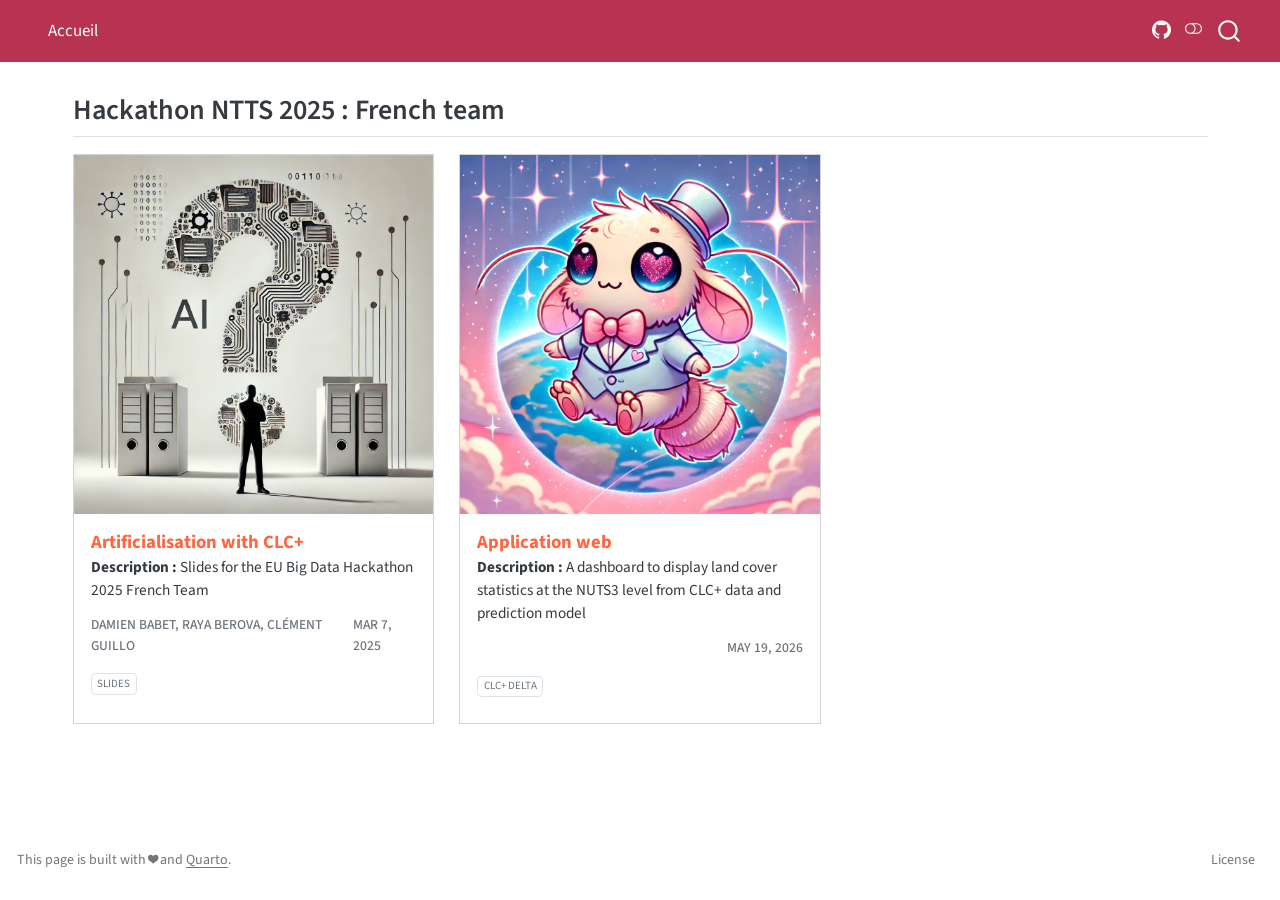
==== index.html @ c1fb30f4 "Built site for gh-pages" ====
<!DOCTYPE html>
<html xmlns="http://www.w3.org/1999/xhtml" lang="en" xml:lang="en"><head>

<meta charset="utf-8">
<meta name="generator" content="quarto-1.5.37">

<meta name="viewport" content="width=device-width, initial-scale=1.0, user-scalable=yes">


<title>Presentation French Team for Eurostat Hackathon 2025</title>
<style>
code{white-space: pre-wrap;}
span.smallcaps{font-variant: small-caps;}
div.columns{display: flex; gap: min(4vw, 1.5em);}
div.column{flex: auto; overflow-x: auto;}
div.hanging-indent{margin-left: 1.5em; text-indent: -1.5em;}
ul.task-list{list-style: none;}
ul.task-list li input[type="checkbox"] {
  width: 0.8em;
  margin: 0 0.8em 0.2em -1em; /* quarto-specific, see https://github.com/quarto-dev/quarto-cli/issues/4556 */ 
  vertical-align: middle;
}
</style>


<script src="site_libs/quarto-nav/quarto-nav.js"></script>
<script src="site_libs/quarto-nav/headroom.min.js"></script>
<script src="site_libs/clipboard/clipboard.min.js"></script>
<script src="site_libs/quarto-search/autocomplete.umd.js"></script>
<script src="site_libs/quarto-search/fuse.min.js"></script>
<script src="site_libs/quarto-search/quarto-search.js"></script>
<meta name="quarto:offset" content="./">
<script src="site_libs/quarto-listing/list.min.js"></script>
<script src="site_libs/quarto-listing/quarto-listing.js"></script>
<script src="site_libs/quarto-html/quarto.js"></script>
<script src="site_libs/quarto-html/popper.min.js"></script>
<script src="site_libs/quarto-html/tippy.umd.min.js"></script>
<script src="site_libs/quarto-html/anchor.min.js"></script>
<link href="site_libs/quarto-html/tippy.css" rel="stylesheet">
<link href="site_libs/quarto-html/quarto-syntax-highlighting.css" rel="stylesheet" class="quarto-color-scheme" id="quarto-text-highlighting-styles">
<link href="site_libs/quarto-html/quarto-syntax-highlighting-dark.css" rel="prefetch" class="quarto-color-scheme quarto-color-alternate" id="quarto-text-highlighting-styles">
<script src="site_libs/bootstrap/bootstrap.min.js"></script>
<link href="site_libs/bootstrap/bootstrap-icons.css" rel="stylesheet">
<link href="site_libs/bootstrap/bootstrap.min.css" rel="stylesheet" class="quarto-color-scheme" id="quarto-bootstrap" data-mode="light">
<link href="site_libs/bootstrap/bootstrap-dark.min.css" rel="prefetch" class="quarto-color-scheme quarto-color-alternate" id="quarto-bootstrap" data-mode="dark">
<script id="quarto-search-options" type="application/json">{
  "location": "navbar",
  "copy-button": false,
  "collapse-after": 3,
  "panel-placement": "end",
  "type": "overlay",
  "limit": 50,
  "keyboard-shortcut": [
    "f",
    "/",
    "s"
  ],
  "show-item-context": false,
  "language": {
    "search-no-results-text": "No results",
    "search-matching-documents-text": "matching documents",
    "search-copy-link-title": "Copy link to search",
    "search-hide-matches-text": "Hide additional matches",
    "search-more-match-text": "more match in this document",
    "search-more-matches-text": "more matches in this document",
    "search-clear-button-title": "Clear",
    "search-text-placeholder": "",
    "search-detached-cancel-button-title": "Cancel",
    "search-submit-button-title": "Submit",
    "search-label": "Search"
  }
}</script>
<script>

  window.document.addEventListener("DOMContentLoaded", function (_event) {
    const listingTargetEl = window.document.querySelector('#listing-presentations .list');
    if (!listingTargetEl) {
      // No listing discovered, do not attach.
      return; 
    }

    const options = {
      valueNames: ['listing-project','listing-website','listing-format','listing-language','listing-title','listing-image','listing-date','listing-description','listing-author','listing-slides','listing-order','listing-lang','listing-path','listing-outputHref','listing-date-modified','listing-filename','listing-file-modified','listing-reading-time','listing-word-count',{ data: ['index'] },{ data: ['categories'] },{ data: ['listing-date-sort'] },{ data: ['listing-date-modified-sort'] },{ data: ['listing-file-modified-sort'] },{ data: ['listing-reading-time-sort'] },{ data: ['listing-word-count-sort'] }],
      
      searchColumns: ["listing-project","listing-website","listing-format","listing-language","listing-title","listing-image","listing-date","listing-description","listing-author","listing-slides","listing-order","listing-lang","listing-path","listing-outputHref","listing-date-modified","listing-filename","listing-file-modified","listing-reading-time","listing-word-count"],
    };

    window['quarto-listings'] = window['quarto-listings'] || {};
    window['quarto-listings']['listing-presentations'] = new List('listing-presentations', options);

    if (window['quarto-listing-loaded']) {
      window['quarto-listing-loaded']();
    }
  });

  window.addEventListener('hashchange',() => {
    if (window['quarto-listing-loaded']) {
      window['quarto-listing-loaded']();
    }
  })
  </script>
<script src="https://kit.fontawesome.com/78ddb093ea.js" crossorigin="anonymous"></script>
<link rel="icon" type="image/png" sizes="32x32" href="src/_extensions/InseeFrLab/onyxia/favicon-32x32.png">

  <script src="https://cdnjs.cloudflare.com/polyfill/v3/polyfill.min.js?features=es6"></script>
  <script src="https://cdn.jsdelivr.net/npm/mathjax@3/es5/tex-chtml-full.js" type="text/javascript"></script>

<script type="text/javascript">
const typesetMath = (el) => {
  if (window.MathJax) {
    // MathJax Typeset
    window.MathJax.typeset([el]);
  } else if (window.katex) {
    // KaTeX Render
    var mathElements = el.getElementsByClassName("math");
    var macros = [];
    for (var i = 0; i < mathElements.length; i++) {
      var texText = mathElements[i].firstChild;
      if (mathElements[i].tagName == "SPAN") {
        window.katex.render(texText.data, mathElements[i], {
          displayMode: mathElements[i].classList.contains('display'),
          throwOnError: false,
          macros: macros,
          fleqn: false
        });
      }
    }
  }
}
window.Quarto = {
  typesetMath
};
</script>

<meta property="og:title" content="Presentation French Team for Eurostat Hackathon 2025">
<meta property="og:site_name" content="Presentation French Team for Eurostat Hackathon 2025">
</head>

<body class="nav-fixed">

<div id="quarto-search-results"></div>
  <header id="quarto-header" class="headroom fixed-top">
    <nav class="navbar navbar-expand-lg " data-bs-theme="dark">
      <div class="navbar-container container-fluid">
      <div class="navbar-brand-container mx-auto">
    <a href="./index.html" class="navbar-brand navbar-brand-logo">
    <img src="https://upload.wikimedia.org/wikipedia/fr/thumb/1/10/Logo_Insee.svg/1200px-Logo_Insee.svg.png" alt="" class="navbar-logo">
    </a>
  </div>
            <div id="quarto-search" class="" title="Search"></div>
          <button class="navbar-toggler" type="button" data-bs-toggle="collapse" data-bs-target="#navbarCollapse" aria-controls="navbarCollapse" role="menu" aria-expanded="false" aria-label="Toggle navigation" onclick="if (window.quartoToggleHeadroom) { window.quartoToggleHeadroom(); }">
  <span class="navbar-toggler-icon"></span>
</button>
          <div class="collapse navbar-collapse" id="navbarCollapse">
            <ul class="navbar-nav navbar-nav-scroll me-auto">
  <li class="nav-item">
    <a class="nav-link active" href="./index.html" aria-current="page"> 
<span class="menu-text">Accueil</span></a>
  </li>  
</ul>
            <ul class="navbar-nav navbar-nav-scroll ms-auto">
  <li class="nav-item compact">
    <a class="nav-link" href="https://github.com/InseeFrLab/hackathon-ntts-2025.git"> <i class="bi bi-github" role="img" aria-label="GitHub">
</i> 
<span class="menu-text"></span></a>
  </li>  
</ul>
          </div> <!-- /navcollapse -->
            <div class="quarto-navbar-tools">
  <a href="" class="quarto-color-scheme-toggle quarto-navigation-tool  px-1" onclick="window.quartoToggleColorScheme(); return false;" title="Toggle dark mode"><i class="bi"></i></a>
</div>
      </div> <!-- /container-fluid -->
    </nav>
</header>
<!-- content -->
<div id="quarto-content" class="quarto-container page-columns page-rows-contents page-layout-full page-navbar">
<!-- sidebar -->
<!-- margin-sidebar -->
    
<!-- main -->
<main class="content column-page" id="quarto-document-content">




<section id="hackathon-ntts-2025-french-team" class="level2">
<h2 class="anchored" data-anchor-id="hackathon-ntts-2025-french-team">Hackathon NTTS 2025 : French team</h2>
<div id="listing-presentations" class="quarto-listing quarto-listing-container-custom">

<div class="list grid quarto-listing-cols-3">

  <div class="g-col-1" data-index="0" data-listing-date-sort="1741305600000" data-listing-file-modified-sort="1779194925262" data-listing-date-modified-sort="NaN" data-listing-reading-time-sort="1" data-listing-word-count-sort="1">
    <a href="src/pitch/index.html" target="_blank" rel="noopener" class="grid-item-link"> <!-- Added link wrapper -->
      </a><div class="quarto-grid-item card h-100 card-left"><a href="src/pitch/index.html" target="_blank" rel="noopener" class="grid-item-link">
        
          <p class="card-img-top">
            <img src="./cards/img/IA.jpg" class="thumbnail-image card-img" style="height: auto;" alt="">
          </p>
         
        
          </a><div class="card-body post-contents"><a href="src/pitch/index.html" target="_blank" rel="noopener" class="grid-item-link">
            <h5 class="no-anchor card-title listing-title">Artificialisation with CLC+</h5>
            <div class="card-subtitle listing-subtitle"></div>

            
              <div class="card-text listing-description delink"><b>Description :</b> Slides for the EU Big Data Hackathon 2025 French Team
</div>
            

            
            
              <div class="card-attribution card-text-small justify">
                <div class="listing-author">Damien Babet, Raya Berova, Clément Guillo</div>
                <div class="listing-date">Mar 7, 2025</div>
              </div>
            
            <style>
              .listing-categories .listing-category .listing-href {
                color: inherit; /* blue colors for links too */
                text-decoration: none; /* Remove underline */
              }
            </style>
            </a><div class="listing-categories" style="padding-top: 1em;"><a href="src/pitch/index.html" target="_blank" rel="noopener" class="grid-item-link">
              <!-- Slides -->
              
                </a><div class="listing-category"><a href="src/pitch/index.html" target="_blank" rel="noopener" class="grid-item-link">
                  
                    </a><a class="listing-href" href="src/pitch/index.html" target="_blank" rel="noopener">
                      
                        Slides
                      
                    </a>
                  
                </div>
              
              <!-- Video -->
              
            </div>
          </div>
        

        <!-- <div class="card-footer">
            <div class="card-filename listing-filename">
              cards1.qmd
            </div>
            <div class="card-file-modified listing-file-modified">
              5/19/26, 12:48:45 PM
            </div>
        </div> -->

      </div>
     <!-- Added link wrapper -->
  </div>

  <div class="g-col-1" data-index="1" data-listing-date-sort="1779194925000" data-listing-file-modified-sort="1779194925263" data-listing-date-modified-sort="NaN" data-listing-reading-time-sort="1" data-listing-word-count-sort="1">
    <a href="https://inseefrlab.github.io/hackathon-ntts-2025-webapp/" target="_blank" rel="noopener" class="grid-item-link"> <!-- Added link wrapper -->
      </a><div class="quarto-grid-item card h-100 card-left"><a href="https://inseefrlab.github.io/hackathon-ntts-2025-webapp/" target="_blank" rel="noopener" class="grid-item-link">
        
          <p class="card-img-top">
            <img src="./cards/img/tiny_flea.jpg" class="thumbnail-image card-img" style="height: auto;" alt="">
          </p>
         
        
          </a><div class="card-body post-contents"><a href="https://inseefrlab.github.io/hackathon-ntts-2025-webapp/" target="_blank" rel="noopener" class="grid-item-link">
            <h5 class="no-anchor card-title listing-title">Application web</h5>
            <div class="card-subtitle listing-subtitle"></div>

            
              <div class="card-text listing-description delink"><b>Description :</b> A dashboard to display land cover statistics at the NUTS3 level from CLC+ data and prediction model
</div>
            

            
            
              <div class="card-attribution card-text-small justify">
                <div class="listing-author"></div>
                <div class="listing-date">May 19, 2026</div>
              </div>
            
            <style>
              .listing-categories .listing-category .listing-href {
                color: inherit; /* blue colors for links too */
                text-decoration: none; /* Remove underline */
              }
            </style>
            </a><div class="listing-categories" style="padding-top: 1em;"><a href="https://inseefrlab.github.io/hackathon-ntts-2025-webapp/" target="_blank" rel="noopener" class="grid-item-link">
              <!-- Slides -->
              
                </a><div class="listing-category"><a href="https://inseefrlab.github.io/hackathon-ntts-2025-webapp/" target="_blank" rel="noopener" class="grid-item-link">
                  
                    </a><a class="listing-href" href="https://inseefrlab.github.io/hackathon-ntts-2025-webapp/" target="_blank" rel="noopener">
                      
                        CLC+ Delta
                      
                    </a>
                  
                </div>
              
              <!-- Video -->
              
            </div>
          </div>
        

        <!-- <div class="card-footer">
            <div class="card-filename listing-filename">
              cards2.qmd
            </div>
            <div class="card-file-modified listing-file-modified">
              5/19/26, 12:48:45 PM
            </div>
        </div> -->

      </div>
     <!-- Added link wrapper -->
  </div>

</div>

<div class="listing-no-matching d-none">
No matching items
</div>
</div>



</section>

</main> <!-- /main -->
<script id="quarto-html-after-body" type="application/javascript">
window.document.addEventListener("DOMContentLoaded", function (event) {
  const toggleBodyColorMode = (bsSheetEl) => {
    const mode = bsSheetEl.getAttribute("data-mode");
    const bodyEl = window.document.querySelector("body");
    if (mode === "dark") {
      bodyEl.classList.add("quarto-dark");
      bodyEl.classList.remove("quarto-light");
    } else {
      bodyEl.classList.add("quarto-light");
      bodyEl.classList.remove("quarto-dark");
    }
  }
  const toggleBodyColorPrimary = () => {
    const bsSheetEl = window.document.querySelector("link#quarto-bootstrap");
    if (bsSheetEl) {
      toggleBodyColorMode(bsSheetEl);
    }
  }
  toggleBodyColorPrimary();  
  const disableStylesheet = (stylesheets) => {
    for (let i=0; i < stylesheets.length; i++) {
      const stylesheet = stylesheets[i];
      stylesheet.rel = 'prefetch';
    }
  }
  const enableStylesheet = (stylesheets) => {
    for (let i=0; i < stylesheets.length; i++) {
      const stylesheet = stylesheets[i];
      stylesheet.rel = 'stylesheet';
    }
  }
  const manageTransitions = (selector, allowTransitions) => {
    const els = window.document.querySelectorAll(selector);
    for (let i=0; i < els.length; i++) {
      const el = els[i];
      if (allowTransitions) {
        el.classList.remove('notransition');
      } else {
        el.classList.add('notransition');
      }
    }
  }
  const toggleGiscusIfUsed = (isAlternate, darkModeDefault) => {
    const baseTheme = document.querySelector('#giscus-base-theme')?.value ?? 'light';
    const alternateTheme = document.querySelector('#giscus-alt-theme')?.value ?? 'dark';
    let newTheme = '';
    if(darkModeDefault) {
      newTheme = isAlternate ? baseTheme : alternateTheme;
    } else {
      newTheme = isAlternate ? alternateTheme : baseTheme;
    }
    const changeGiscusTheme = () => {
      // From: https://github.com/giscus/giscus/issues/336
      const sendMessage = (message) => {
        const iframe = document.querySelector('iframe.giscus-frame');
        if (!iframe) return;
        iframe.contentWindow.postMessage({ giscus: message }, 'https://giscus.app');
      }
      sendMessage({
        setConfig: {
          theme: newTheme
        }
      });
    }
    const isGiscussLoaded = window.document.querySelector('iframe.giscus-frame') !== null;
    if (isGiscussLoaded) {
      changeGiscusTheme();
    }
  }
  const toggleColorMode = (alternate) => {
    // Switch the stylesheets
    const alternateStylesheets = window.document.querySelectorAll('link.quarto-color-scheme.quarto-color-alternate');
    manageTransitions('#quarto-margin-sidebar .nav-link', false);
    if (alternate) {
      enableStylesheet(alternateStylesheets);
      for (const sheetNode of alternateStylesheets) {
        if (sheetNode.id === "quarto-bootstrap") {
          toggleBodyColorMode(sheetNode);
        }
      }
    } else {
      disableStylesheet(alternateStylesheets);
      toggleBodyColorPrimary();
    }
    manageTransitions('#quarto-margin-sidebar .nav-link', true);
    // Switch the toggles
    const toggles = window.document.querySelectorAll('.quarto-color-scheme-toggle');
    for (let i=0; i < toggles.length; i++) {
      const toggle = toggles[i];
      if (toggle) {
        if (alternate) {
          toggle.classList.add("alternate");     
        } else {
          toggle.classList.remove("alternate");
        }
      }
    }
    // Hack to workaround the fact that safari doesn't
    // properly recolor the scrollbar when toggling (#1455)
    if (navigator.userAgent.indexOf('Safari') > 0 && navigator.userAgent.indexOf('Chrome') == -1) {
      manageTransitions("body", false);
      window.scrollTo(0, 1);
      setTimeout(() => {
        window.scrollTo(0, 0);
        manageTransitions("body", true);
      }, 40);  
    }
  }
  const isFileUrl = () => { 
    return window.location.protocol === 'file:';
  }
  const hasAlternateSentinel = () => {  
    let styleSentinel = getColorSchemeSentinel();
    if (styleSentinel !== null) {
      return styleSentinel === "alternate";
    } else {
      return false;
    }
  }
  const setStyleSentinel = (alternate) => {
    const value = alternate ? "alternate" : "default";
    if (!isFileUrl()) {
      window.localStorage.setItem("quarto-color-scheme", value);
    } else {
      localAlternateSentinel = value;
    }
  }
  const getColorSchemeSentinel = () => {
    if (!isFileUrl()) {
      const storageValue = window.localStorage.getItem("quarto-color-scheme");
      return storageValue != null ? storageValue : localAlternateSentinel;
    } else {
      return localAlternateSentinel;
    }
  }
  const darkModeDefault = false;
  let localAlternateSentinel = darkModeDefault ? 'alternate' : 'default';
  // Dark / light mode switch
  window.quartoToggleColorScheme = () => {
    // Read the current dark / light value 
    let toAlternate = !hasAlternateSentinel();
    toggleColorMode(toAlternate);
    setStyleSentinel(toAlternate);
    toggleGiscusIfUsed(toAlternate, darkModeDefault);
  };
  // Ensure there is a toggle, if there isn't float one in the top right
  if (window.document.querySelector('.quarto-color-scheme-toggle') === null) {
    const a = window.document.createElement('a');
    a.classList.add('top-right');
    a.classList.add('quarto-color-scheme-toggle');
    a.href = "";
    a.onclick = function() { try { window.quartoToggleColorScheme(); } catch {} return false; };
    const i = window.document.createElement("i");
    i.classList.add('bi');
    a.appendChild(i);
    window.document.body.appendChild(a);
  }
  // Switch to dark mode if need be
  if (hasAlternateSentinel()) {
    toggleColorMode(true);
  } else {
    toggleColorMode(false);
  }
  const icon = "";
  const anchorJS = new window.AnchorJS();
  anchorJS.options = {
    placement: 'right',
    icon: icon
  };
  anchorJS.add('.anchored');
  const isCodeAnnotation = (el) => {
    for (const clz of el.classList) {
      if (clz.startsWith('code-annotation-')) {                     
        return true;
      }
    }
    return false;
  }
  const onCopySuccess = function(e) {
    // button target
    const button = e.trigger;
    // don't keep focus
    button.blur();
    // flash "checked"
    button.classList.add('code-copy-button-checked');
    var currentTitle = button.getAttribute("title");
    button.setAttribute("title", "Copied!");
    let tooltip;
    if (window.bootstrap) {
      button.setAttribute("data-bs-toggle", "tooltip");
      button.setAttribute("data-bs-placement", "left");
      button.setAttribute("data-bs-title", "Copied!");
      tooltip = new bootstrap.Tooltip(button, 
        { trigger: "manual", 
          customClass: "code-copy-button-tooltip",
          offset: [0, -8]});
      tooltip.show();    
    }
    setTimeout(function() {
      if (tooltip) {
        tooltip.hide();
        button.removeAttribute("data-bs-title");
        button.removeAttribute("data-bs-toggle");
        button.removeAttribute("data-bs-placement");
      }
      button.setAttribute("title", currentTitle);
      button.classList.remove('code-copy-button-checked');
    }, 1000);
    // clear code selection
    e.clearSelection();
  }
  const getTextToCopy = function(trigger) {
      const codeEl = trigger.previousElementSibling.cloneNode(true);
      for (const childEl of codeEl.children) {
        if (isCodeAnnotation(childEl)) {
          childEl.remove();
        }
      }
      return codeEl.innerText;
  }
  const clipboard = new window.ClipboardJS('.code-copy-button:not([data-in-quarto-modal])', {
    text: getTextToCopy
  });
  clipboard.on('success', onCopySuccess);
  if (window.document.getElementById('quarto-embedded-source-code-modal')) {
    // For code content inside modals, clipBoardJS needs to be initialized with a container option
    // TODO: Check when it could be a function (https://github.com/zenorocha/clipboard.js/issues/860)
    const clipboardModal = new window.ClipboardJS('.code-copy-button[data-in-quarto-modal]', {
      text: getTextToCopy,
      container: window.document.getElementById('quarto-embedded-source-code-modal')
    });
    clipboardModal.on('success', onCopySuccess);
  }
    var localhostRegex = new RegExp(/^(?:http|https):\/\/localhost\:?[0-9]*\//);
    var mailtoRegex = new RegExp(/^mailto:/);
      var filterRegex = new RegExp("https:\/\/inseefrlab\.github\.io\/hackathon-ntts-2025\/");
    var isInternal = (href) => {
        return filterRegex.test(href) || localhostRegex.test(href) || mailtoRegex.test(href);
    }
    // Inspect non-navigation links and adorn them if external
 	var links = window.document.querySelectorAll('a[href]:not(.nav-link):not(.navbar-brand):not(.toc-action):not(.sidebar-link):not(.sidebar-item-toggle):not(.pagination-link):not(.no-external):not([aria-hidden]):not(.dropdown-item):not(.quarto-navigation-tool):not(.about-link)');
    for (var i=0; i<links.length; i++) {
      const link = links[i];
      if (!isInternal(link.href)) {
        // undo the damage that might have been done by quarto-nav.js in the case of
        // links that we want to consider external
        if (link.dataset.originalHref !== undefined) {
          link.href = link.dataset.originalHref;
        }
      }
    }
  function tippyHover(el, contentFn, onTriggerFn, onUntriggerFn) {
    const config = {
      allowHTML: true,
      maxWidth: 500,
      delay: 100,
      arrow: false,
      appendTo: function(el) {
          return el.parentElement;
      },
      interactive: true,
      interactiveBorder: 10,
      theme: 'quarto',
      placement: 'bottom-start',
    };
    if (contentFn) {
      config.content = contentFn;
    }
    if (onTriggerFn) {
      config.onTrigger = onTriggerFn;
    }
    if (onUntriggerFn) {
      config.onUntrigger = onUntriggerFn;
    }
    window.tippy(el, config); 
  }
  const noterefs = window.document.querySelectorAll('a[role="doc-noteref"]');
  for (var i=0; i<noterefs.length; i++) {
    const ref = noterefs[i];
    tippyHover(ref, function() {
      // use id or data attribute instead here
      let href = ref.getAttribute('data-footnote-href') || ref.getAttribute('href');
      try { href = new URL(href).hash; } catch {}
      const id = href.replace(/^#\/?/, "");
      const note = window.document.getElementById(id);
      if (note) {
        return note.innerHTML;
      } else {
        return "";
      }
    });
  }
  const xrefs = window.document.querySelectorAll('a.quarto-xref');
  const processXRef = (id, note) => {
    // Strip column container classes
    const stripColumnClz = (el) => {
      el.classList.remove("page-full", "page-columns");
      if (el.children) {
        for (const child of el.children) {
          stripColumnClz(child);
        }
      }
    }
    stripColumnClz(note)
    if (id === null || id.startsWith('sec-')) {
      // Special case sections, only their first couple elements
      const container = document.createElement("div");
      if (note.children && note.children.length > 2) {
        container.appendChild(note.children[0].cloneNode(true));
        for (let i = 1; i < note.children.length; i++) {
          const child = note.children[i];
          if (child.tagName === "P" && child.innerText === "") {
            continue;
          } else {
            container.appendChild(child.cloneNode(true));
            break;
          }
        }
        if (window.Quarto?.typesetMath) {
          window.Quarto.typesetMath(container);
        }
        return container.innerHTML
      } else {
        if (window.Quarto?.typesetMath) {
          window.Quarto.typesetMath(note);
        }
        return note.innerHTML;
      }
    } else {
      // Remove any anchor links if they are present
      const anchorLink = note.querySelector('a.anchorjs-link');
      if (anchorLink) {
        anchorLink.remove();
      }
      if (window.Quarto?.typesetMath) {
        window.Quarto.typesetMath(note);
      }
      // TODO in 1.5, we should make sure this works without a callout special case
      if (note.classList.contains("callout")) {
        return note.outerHTML;
      } else {
        return note.innerHTML;
      }
    }
  }
  for (var i=0; i<xrefs.length; i++) {
    const xref = xrefs[i];
    tippyHover(xref, undefined, function(instance) {
      instance.disable();
      let url = xref.getAttribute('href');
      let hash = undefined; 
      if (url.startsWith('#')) {
        hash = url;
      } else {
        try { hash = new URL(url).hash; } catch {}
      }
      if (hash) {
        const id = hash.replace(/^#\/?/, "");
        const note = window.document.getElementById(id);
        if (note !== null) {
          try {
            const html = processXRef(id, note.cloneNode(true));
            instance.setContent(html);
          } finally {
            instance.enable();
            instance.show();
          }
        } else {
          // See if we can fetch this
          fetch(url.split('#')[0])
          .then(res => res.text())
          .then(html => {
            const parser = new DOMParser();
            const htmlDoc = parser.parseFromString(html, "text/html");
            const note = htmlDoc.getElementById(id);
            if (note !== null) {
              const html = processXRef(id, note);
              instance.setContent(html);
            } 
          }).finally(() => {
            instance.enable();
            instance.show();
          });
        }
      } else {
        // See if we can fetch a full url (with no hash to target)
        // This is a special case and we should probably do some content thinning / targeting
        fetch(url)
        .then(res => res.text())
        .then(html => {
          const parser = new DOMParser();
          const htmlDoc = parser.parseFromString(html, "text/html");
          const note = htmlDoc.querySelector('main.content');
          if (note !== null) {
            // This should only happen for chapter cross references
            // (since there is no id in the URL)
            // remove the first header
            if (note.children.length > 0 && note.children[0].tagName === "HEADER") {
              note.children[0].remove();
            }
            const html = processXRef(null, note);
            instance.setContent(html);
          } 
        }).finally(() => {
          instance.enable();
          instance.show();
        });
      }
    }, function(instance) {
    });
  }
      let selectedAnnoteEl;
      const selectorForAnnotation = ( cell, annotation) => {
        let cellAttr = 'data-code-cell="' + cell + '"';
        let lineAttr = 'data-code-annotation="' +  annotation + '"';
        const selector = 'span[' + cellAttr + '][' + lineAttr + ']';
        return selector;
      }
      const selectCodeLines = (annoteEl) => {
        const doc = window.document;
        const targetCell = annoteEl.getAttribute("data-target-cell");
        const targetAnnotation = annoteEl.getAttribute("data-target-annotation");
        const annoteSpan = window.document.querySelector(selectorForAnnotation(targetCell, targetAnnotation));
        const lines = annoteSpan.getAttribute("data-code-lines").split(",");
        const lineIds = lines.map((line) => {
          return targetCell + "-" + line;
        })
        let top = null;
        let height = null;
        let parent = null;
        if (lineIds.length > 0) {
            //compute the position of the single el (top and bottom and make a div)
            const el = window.document.getElementById(lineIds[0]);
            top = el.offsetTop;
            height = el.offsetHeight;
            parent = el.parentElement.parentElement;
          if (lineIds.length > 1) {
            const lastEl = window.document.getElementById(lineIds[lineIds.length - 1]);
            const bottom = lastEl.offsetTop + lastEl.offsetHeight;
            height = bottom - top;
          }
          if (top !== null && height !== null && parent !== null) {
            // cook up a div (if necessary) and position it 
            let div = window.document.getElementById("code-annotation-line-highlight");
            if (div === null) {
              div = window.document.createElement("div");
              div.setAttribute("id", "code-annotation-line-highlight");
              div.style.position = 'absolute';
              parent.appendChild(div);
            }
            div.style.top = top - 2 + "px";
            div.style.height = height + 4 + "px";
            div.style.left = 0;
            let gutterDiv = window.document.getElementById("code-annotation-line-highlight-gutter");
            if (gutterDiv === null) {
              gutterDiv = window.document.createElement("div");
              gutterDiv.setAttribute("id", "code-annotation-line-highlight-gutter");
              gutterDiv.style.position = 'absolute';
              const codeCell = window.document.getElementById(targetCell);
              const gutter = codeCell.querySelector('.code-annotation-gutter');
              gutter.appendChild(gutterDiv);
            }
            gutterDiv.style.top = top - 2 + "px";
            gutterDiv.style.height = height + 4 + "px";
          }
          selectedAnnoteEl = annoteEl;
        }
      };
      const unselectCodeLines = () => {
        const elementsIds = ["code-annotation-line-highlight", "code-annotation-line-highlight-gutter"];
        elementsIds.forEach((elId) => {
          const div = window.document.getElementById(elId);
          if (div) {
            div.remove();
          }
        });
        selectedAnnoteEl = undefined;
      };
        // Handle positioning of the toggle
    window.addEventListener(
      "resize",
      throttle(() => {
        elRect = undefined;
        if (selectedAnnoteEl) {
          selectCodeLines(selectedAnnoteEl);
        }
      }, 10)
    );
    function throttle(fn, ms) {
    let throttle = false;
    let timer;
      return (...args) => {
        if(!throttle) { // first call gets through
            fn.apply(this, args);
            throttle = true;
        } else { // all the others get throttled
            if(timer) clearTimeout(timer); // cancel #2
            timer = setTimeout(() => {
              fn.apply(this, args);
              timer = throttle = false;
            }, ms);
        }
      };
    }
      // Attach click handler to the DT
      const annoteDls = window.document.querySelectorAll('dt[data-target-cell]');
      for (const annoteDlNode of annoteDls) {
        annoteDlNode.addEventListener('click', (event) => {
          const clickedEl = event.target;
          if (clickedEl !== selectedAnnoteEl) {
            unselectCodeLines();
            const activeEl = window.document.querySelector('dt[data-target-cell].code-annotation-active');
            if (activeEl) {
              activeEl.classList.remove('code-annotation-active');
            }
            selectCodeLines(clickedEl);
            clickedEl.classList.add('code-annotation-active');
          } else {
            // Unselect the line
            unselectCodeLines();
            clickedEl.classList.remove('code-annotation-active');
          }
        });
      }
  const findCites = (el) => {
    const parentEl = el.parentElement;
    if (parentEl) {
      const cites = parentEl.dataset.cites;
      if (cites) {
        return {
          el,
          cites: cites.split(' ')
        };
      } else {
        return findCites(el.parentElement)
      }
    } else {
      return undefined;
    }
  };
  var bibliorefs = window.document.querySelectorAll('a[role="doc-biblioref"]');
  for (var i=0; i<bibliorefs.length; i++) {
    const ref = bibliorefs[i];
    const citeInfo = findCites(ref);
    if (citeInfo) {
      tippyHover(citeInfo.el, function() {
        var popup = window.document.createElement('div');
        citeInfo.cites.forEach(function(cite) {
          var citeDiv = window.document.createElement('div');
          citeDiv.classList.add('hanging-indent');
          citeDiv.classList.add('csl-entry');
          var biblioDiv = window.document.getElementById('ref-' + cite);
          if (biblioDiv) {
            citeDiv.innerHTML = biblioDiv.innerHTML;
          }
          popup.appendChild(citeDiv);
        });
        return popup.innerHTML;
      });
    }
  }
});
</script>
</div> <!-- /content -->
<footer class="footer">
  <div class="nav-footer">
    <div class="nav-footer-left">
<p>This page is built with ❤️ and <a href="https://quarto.org/">Quarto</a>.</p>
</div>   
    <div class="nav-footer-center">
      &nbsp;
    </div>
    <div class="nav-footer-right">
      <ul class="footer-items list-unstyled">
    <li class="nav-item">
    <a class="nav-link" href="./LICENSE">
<p>License</p>
</a>
  </li>  
</ul>
    </div>
  </div>
</footer>




</body></html>
---- site_libs/quarto-html/tippy.css ----
.tippy-box[data-animation=fade][data-state=hidden]{opacity:0}[data-tippy-root]{max-width:calc(100vw - 10px)}.tippy-box{position:relative;background-color:#333;color:#fff;border-radius:4px;font-size:14px;line-height:1.4;white-space:normal;outline:0;transition-property:transform,visibility,opacity}.tippy-box[data-placement^=top]>.tippy-arrow{bottom:0}.tippy-box[data-placement^=top]>.tippy-arrow:before{bottom:-7px;left:0;border-width:8px 8px 0;border-top-color:initial;transform-origin:center top}.tippy-box[data-placement^=bottom]>.tippy-arrow{top:0}.tippy-box[data-placement^=bottom]>.tippy-arrow:before{top:-7px;left:0;border-width:0 8px 8px;border-bottom-color:initial;transform-origin:center bottom}.tippy-box[data-placement^=left]>.tippy-arrow{right:0}.tippy-box[data-placement^=left]>.tippy-arrow:before{border-width:8px 0 8px 8px;border-left-color:initial;right:-7px;transform-origin:center left}.tippy-box[data-placement^=right]>.tippy-arrow{left:0}.tippy-box[data-placement^=right]>.tippy-arrow:before{left:-7px;border-width:8px 8px 8px 0;border-right-color:initial;transform-origin:center right}.tippy-box[data-inertia][data-state=visible]{transition-timing-function:cubic-bezier(.54,1.5,.38,1.11)}.tippy-arrow{width:16px;height:16px;color:#333}.tippy-arrow:before{content:"";position:absolute;border-color:transparent;border-style:solid}.tippy-content{position:relative;padding:5px 9px;z-index:1}
---- site_libs/quarto-html/quarto-syntax-highlighting.css ----
/* quarto syntax highlight colors */
:root {
  --quarto-hl-ot-color: #003B4F;
  --quarto-hl-at-color: #657422;
  --quarto-hl-ss-color: #20794D;
  --quarto-hl-an-color: #5E5E5E;
  --quarto-hl-fu-color: #4758AB;
  --quarto-hl-st-color: #20794D;
  --quarto-hl-cf-color: #003B4F;
  --quarto-hl-op-color: #5E5E5E;
  --quarto-hl-er-color: #AD0000;
  --quarto-hl-bn-color: #AD0000;
  --quarto-hl-al-color: #AD0000;
  --quarto-hl-va-color: #111111;
  --quarto-hl-bu-color: inherit;
  --quarto-hl-ex-color: inherit;
  --quarto-hl-pp-color: #AD0000;
  --quarto-hl-in-color: #5E5E5E;
  --quarto-hl-vs-color: #20794D;
  --quarto-hl-wa-color: #5E5E5E;
  --quarto-hl-do-color: #5E5E5E;
  --quarto-hl-im-color: #00769E;
  --quarto-hl-ch-color: #20794D;
  --quarto-hl-dt-color: #AD0000;
  --quarto-hl-fl-color: #AD0000;
  --quarto-hl-co-color: #5E5E5E;
  --quarto-hl-cv-color: #5E5E5E;
  --quarto-hl-cn-color: #8f5902;
  --quarto-hl-sc-color: #5E5E5E;
  --quarto-hl-dv-color: #AD0000;
  --quarto-hl-kw-color: #003B4F;
}

/* other quarto variables */
:root {
  --quarto-font-monospace: SFMono-Regular, Menlo, Monaco, Consolas, "Liberation Mono", "Courier New", monospace;
}

pre > code.sourceCode > span {
  color: #003B4F;
}

code span {
  color: #003B4F;
}

code.sourceCode > span {
  color: #003B4F;
}

div.sourceCode,
div.sourceCode pre.sourceCode {
  color: #003B4F;
}

code span.ot {
  color: #003B4F;
  font-style: inherit;
}

code span.at {
  color: #657422;
  font-style: inherit;
}

code span.ss {
  color: #20794D;
  font-style: inherit;
}

code span.an {
  color: #5E5E5E;
  font-style: inherit;
}

code span.fu {
  color: #4758AB;
  font-style: inherit;
}

code span.st {
  color: #20794D;
  font-style: inherit;
}

code span.cf {
  color: #003B4F;
  font-weight: bold;
  font-style: inherit;
}

code span.op {
  color: #5E5E5E;
  font-style: inherit;
}

code span.er {
  color: #AD0000;
  font-style: inherit;
}

code span.bn {
  color: #AD0000;
  font-style: inherit;
}

code span.al {
  color: #AD0000;
  font-style: inherit;
}

code span.va {
  color: #111111;
  font-style: inherit;
}

code span.bu {
  font-style: inherit;
}

code span.ex {
  font-style: inherit;
}

code span.pp {
  color: #AD0000;
  font-style: inherit;
}

code span.in {
  color: #5E5E5E;
  font-style: inherit;
}

code span.vs {
  color: #20794D;
  font-style: inherit;
}

code span.wa {
  color: #5E5E5E;
  font-style: italic;
}

code span.do {
  color: #5E5E5E;
  font-style: italic;
}

code span.im {
  color: #00769E;
  font-style: inherit;
}

code span.ch {
  color: #20794D;
  font-style: inherit;
}

code span.dt {
  color: #AD0000;
  font-style: inherit;
}

code span.fl {
  color: #AD0000;
  font-style: inherit;
}

code span.co {
  color: #5E5E5E;
  font-style: inherit;
}

code span.cv {
  color: #5E5E5E;
  font-style: italic;
}

code span.cn {
  color: #8f5902;
  font-style: inherit;
}

code span.sc {
  color: #5E5E5E;
  font-style: inherit;
}

code span.dv {
  color: #AD0000;
  font-style: inherit;
}

code span.kw {
  color: #003B4F;
  font-weight: bold;
  font-style: inherit;
}

.prevent-inlining {
  content: "</";
}

/*# sourceMappingURL=debc5d5d77c3f9108843748ff7464032.css.map */
---- site_libs/quarto-html/quarto-syntax-highlighting-dark.css ----
/* quarto syntax highlight colors */
:root {
  --quarto-hl-al-color: #f07178;
  --quarto-hl-an-color: #d4d0ab;
  --quarto-hl-at-color: #00e0e0;
  --quarto-hl-bn-color: #d4d0ab;
  --quarto-hl-bu-color: #abe338;
  --quarto-hl-ch-color: #abe338;
  --quarto-hl-co-color: #f8f8f2;
  --quarto-hl-cv-color: #ffd700;
  --quarto-hl-cn-color: #ffd700;
  --quarto-hl-cf-color: #ffa07a;
  --quarto-hl-dt-color: #ffa07a;
  --quarto-hl-dv-color: #d4d0ab;
  --quarto-hl-do-color: #f8f8f2;
  --quarto-hl-er-color: #f07178;
  --quarto-hl-ex-color: #00e0e0;
  --quarto-hl-fl-color: #d4d0ab;
  --quarto-hl-fu-color: #ffa07a;
  --quarto-hl-im-color: #abe338;
  --quarto-hl-in-color: #d4d0ab;
  --quarto-hl-kw-color: #ffa07a;
  --quarto-hl-op-color: #ffa07a;
  --quarto-hl-ot-color: #00e0e0;
  --quarto-hl-pp-color: #dcc6e0;
  --quarto-hl-re-color: #00e0e0;
  --quarto-hl-sc-color: #abe338;
  --quarto-hl-ss-color: #abe338;
  --quarto-hl-st-color: #abe338;
  --quarto-hl-va-color: #00e0e0;
  --quarto-hl-vs-color: #abe338;
  --quarto-hl-wa-color: #dcc6e0;
}

/* other quarto variables */
:root {
  --quarto-font-monospace: SFMono-Regular, Menlo, Monaco, Consolas, "Liberation Mono", "Courier New", monospace;
}

code span.al {
  background-color: #2a0f15;
  font-weight: bold;
  color: #f07178;
}

code span.an {
  color: #d4d0ab;
}

code span.at {
  color: #00e0e0;
}

code span.bn {
  color: #d4d0ab;
}

code span.bu {
  color: #abe338;
}

code span.ch {
  color: #abe338;
}

code span.co {
  font-style: italic;
  color: #f8f8f2;
}

code span.cv {
  color: #ffd700;
}

code span.cn {
  color: #ffd700;
}

code span.cf {
  font-weight: bold;
  color: #ffa07a;
}

code span.dt {
  color: #ffa07a;
}

code span.dv {
  color: #d4d0ab;
}

code span.do {
  color: #f8f8f2;
}

code span.er {
  color: #f07178;
  text-decoration: underline;
}

code span.ex {
  font-weight: bold;
  color: #00e0e0;
}

code span.fl {
  color: #d4d0ab;
}

code span.fu {
  color: #ffa07a;
}

code span.im {
  color: #abe338;
}

code span.in {
  color: #d4d0ab;
}

code span.kw {
  font-weight: bold;
  color: #ffa07a;
}

pre > code.sourceCode > span {
  color: #f8f8f2;
}

code span {
  color: #f8f8f2;
}

code.sourceCode > span {
  color: #f8f8f2;
}

div.sourceCode,
div.sourceCode pre.sourceCode {
  color: #f8f8f2;
}

code span.op {
  color: #ffa07a;
}

code span.ot {
  color: #00e0e0;
}

code span.pp {
  color: #dcc6e0;
}

code span.re {
  background-color: #f8f8f2;
  color: #00e0e0;
}

code span.sc {
  color: #abe338;
}

code span.ss {
  color: #abe338;
}

code span.st {
  color: #abe338;
}

code span.va {
  color: #00e0e0;
}

code span.vs {
  color: #abe338;
}

code span.wa {
  color: #dcc6e0;
}

.prevent-inlining {
  content: "</";
}

/*# sourceMappingURL=935a306eefa94366c21e1a970dddb765.css.map */
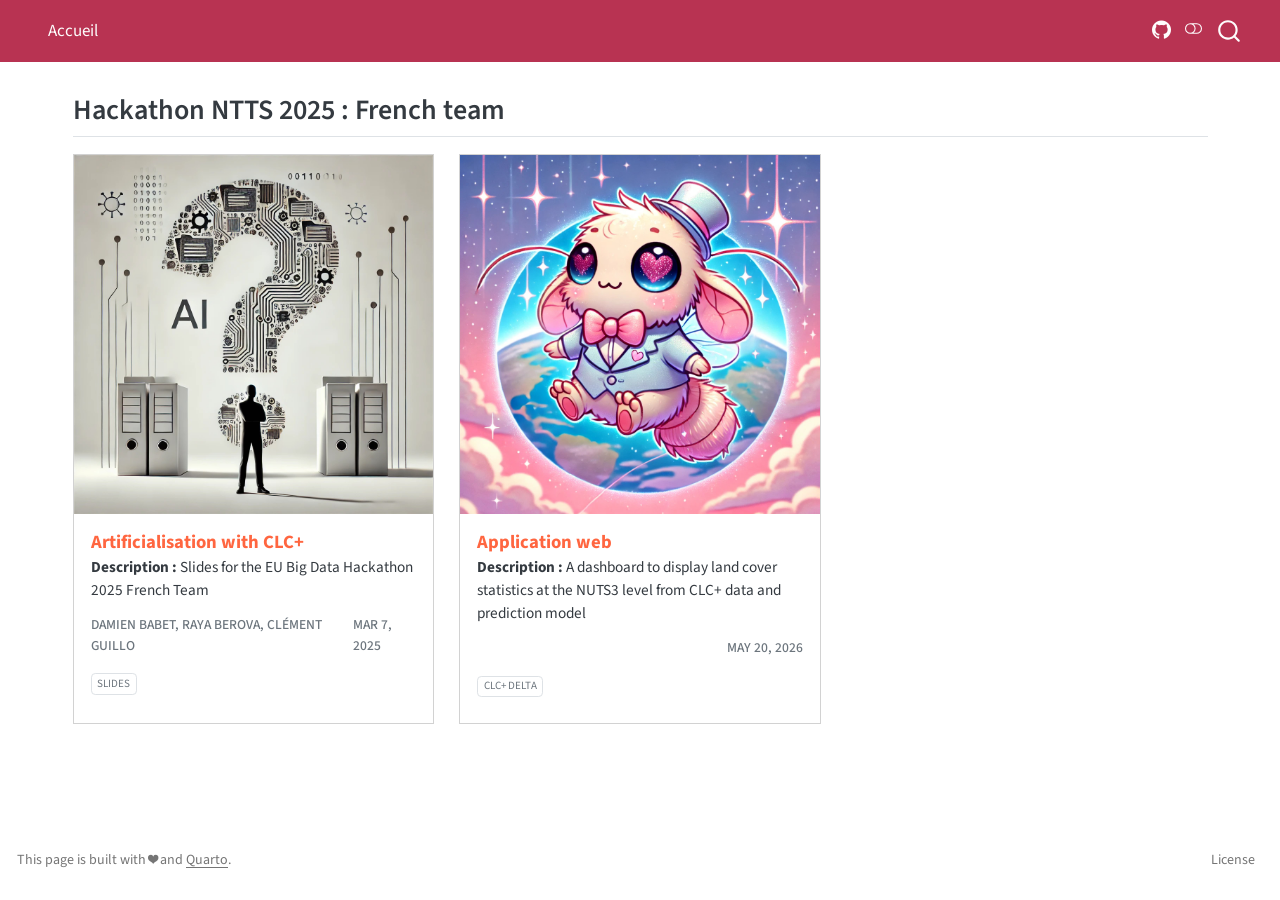
==== commit 0d6a8bf2: "Built site for gh-pages" ====
--- a/index.html
+++ b/index.html
@@ -189,7 +189,7 @@
 
 <div class="list grid quarto-listing-cols-3">
 
-  <div class="g-col-1" data-index="0" data-listing-date-sort="1741305600000" data-listing-file-modified-sort="1779194925262" data-listing-date-modified-sort="NaN" data-listing-reading-time-sort="1" data-listing-word-count-sort="1">
+  <div class="g-col-1" data-index="0" data-listing-date-sort="1741305600000" data-listing-file-modified-sort="1779264897796" data-listing-date-modified-sort="NaN" data-listing-reading-time-sort="1" data-listing-word-count-sort="1">
     <a href="src/pitch/index.html" target="_blank" rel="noopener" class="grid-item-link"> <!-- Added link wrapper -->
       </a><div class="quarto-grid-item card h-100 card-left"><a href="src/pitch/index.html" target="_blank" rel="noopener" class="grid-item-link">
         
@@ -244,7 +244,7 @@
               cards1.qmd
             </div>
             <div class="card-file-modified listing-file-modified">
-              5/19/26, 12:48:45 PM
+              5/20/26, 8:14:57 AM
             </div>
         </div> -->
 
@@ -252,7 +252,7 @@
      <!-- Added link wrapper -->
   </div>
 
-  <div class="g-col-1" data-index="1" data-listing-date-sort="1779194925000" data-listing-file-modified-sort="1779194925263" data-listing-date-modified-sort="NaN" data-listing-reading-time-sort="1" data-listing-word-count-sort="1">
+  <div class="g-col-1" data-index="1" data-listing-date-sort="1779264897000" data-listing-file-modified-sort="1779264897796" data-listing-date-modified-sort="NaN" data-listing-reading-time-sort="1" data-listing-word-count-sort="1">
     <a href="https://inseefrlab.github.io/hackathon-ntts-2025-webapp/" target="_blank" rel="noopener" class="grid-item-link"> <!-- Added link wrapper -->
       </a><div class="quarto-grid-item card h-100 card-left"><a href="https://inseefrlab.github.io/hackathon-ntts-2025-webapp/" target="_blank" rel="noopener" class="grid-item-link">
         
@@ -274,7 +274,7 @@
             
               <div class="card-attribution card-text-small justify">
                 <div class="listing-author"></div>
-                <div class="listing-date">May 19, 2026</div>
+                <div class="listing-date">May 20, 2026</div>
               </div>
             
             <style>
@@ -307,7 +307,7 @@
               cards2.qmd
             </div>
             <div class="card-file-modified listing-file-modified">
-              5/19/26, 12:48:45 PM
+              5/20/26, 8:14:57 AM
             </div>
         </div> -->
 
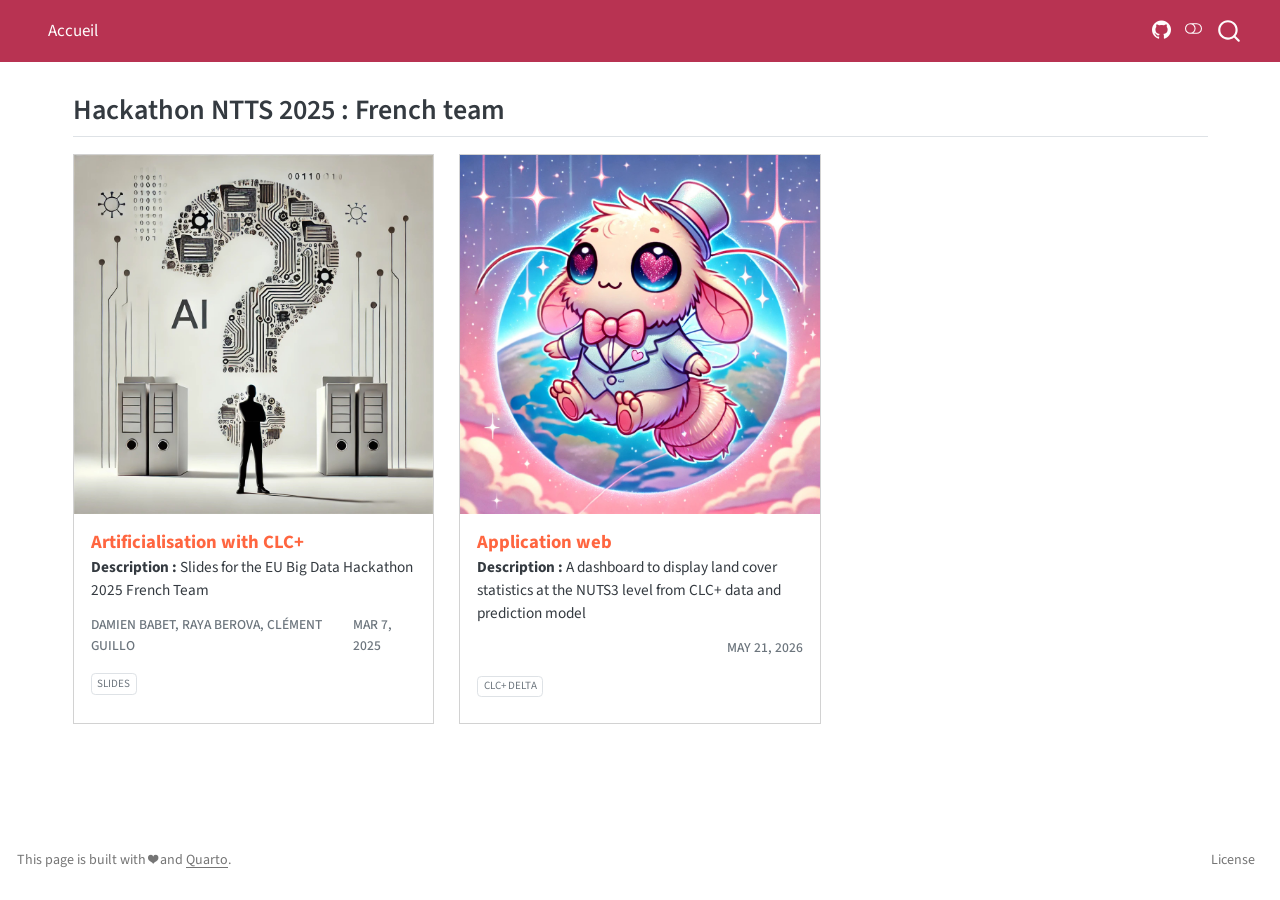
==== commit 15357ef1: "Built site for gh-pages" ====
--- a/index.html
+++ b/index.html
@@ -189,7 +189,7 @@
 
 <div class="list grid quarto-listing-cols-3">
 
-  <div class="g-col-1" data-index="0" data-listing-date-sort="1741305600000" data-listing-file-modified-sort="1779264897796" data-listing-date-modified-sort="NaN" data-listing-reading-time-sort="1" data-listing-word-count-sort="1">
+  <div class="g-col-1" data-index="0" data-listing-date-sort="1741305600000" data-listing-file-modified-sort="1779353595320" data-listing-date-modified-sort="NaN" data-listing-reading-time-sort="1" data-listing-word-count-sort="1">
     <a href="src/pitch/index.html" target="_blank" rel="noopener" class="grid-item-link"> <!-- Added link wrapper -->
       </a><div class="quarto-grid-item card h-100 card-left"><a href="src/pitch/index.html" target="_blank" rel="noopener" class="grid-item-link">
         
@@ -244,7 +244,7 @@
               cards1.qmd
             </div>
             <div class="card-file-modified listing-file-modified">
-              5/20/26, 8:14:57 AM
+              5/21/26, 8:53:15 AM
             </div>
         </div> -->
 
@@ -252,7 +252,7 @@
      <!-- Added link wrapper -->
   </div>
 
-  <div class="g-col-1" data-index="1" data-listing-date-sort="1779264897000" data-listing-file-modified-sort="1779264897796" data-listing-date-modified-sort="NaN" data-listing-reading-time-sort="1" data-listing-word-count-sort="1">
+  <div class="g-col-1" data-index="1" data-listing-date-sort="1779353595000" data-listing-file-modified-sort="1779353595320" data-listing-date-modified-sort="NaN" data-listing-reading-time-sort="1" data-listing-word-count-sort="1">
     <a href="https://inseefrlab.github.io/hackathon-ntts-2025-webapp/" target="_blank" rel="noopener" class="grid-item-link"> <!-- Added link wrapper -->
       </a><div class="quarto-grid-item card h-100 card-left"><a href="https://inseefrlab.github.io/hackathon-ntts-2025-webapp/" target="_blank" rel="noopener" class="grid-item-link">
         
@@ -274,7 +274,7 @@
             
               <div class="card-attribution card-text-small justify">
                 <div class="listing-author"></div>
-                <div class="listing-date">May 20, 2026</div>
+                <div class="listing-date">May 21, 2026</div>
               </div>
             
             <style>
@@ -307,7 +307,7 @@
               cards2.qmd
             </div>
             <div class="card-file-modified listing-file-modified">
-              5/20/26, 8:14:57 AM
+              5/21/26, 8:53:15 AM
             </div>
         </div> -->
 
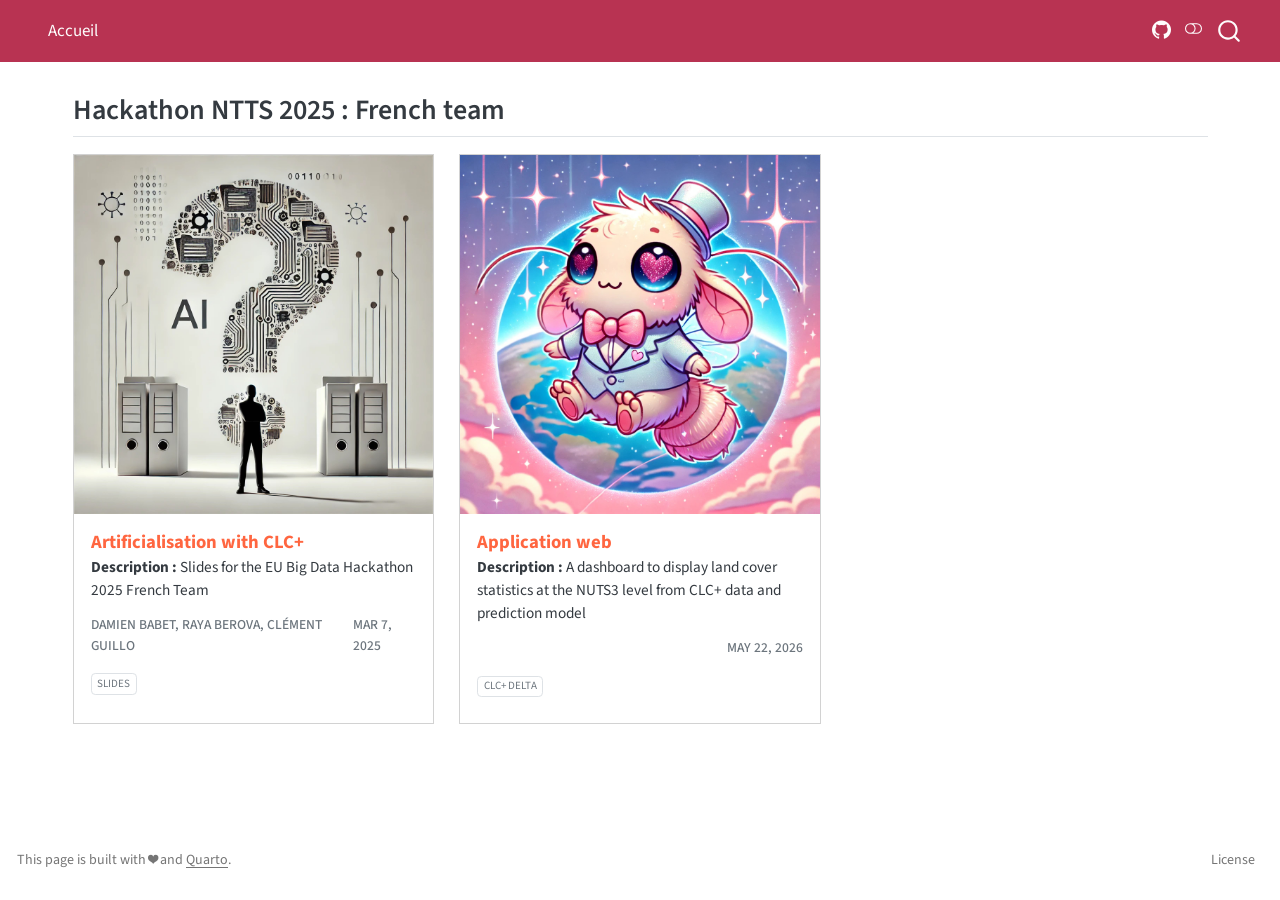
==== commit 42744d5e: "Built site for gh-pages" ====
--- a/index.html
+++ b/index.html
@@ -189,7 +189,7 @@
 
 <div class="list grid quarto-listing-cols-3">
 
-  <div class="g-col-1" data-index="0" data-listing-date-sort="1741305600000" data-listing-file-modified-sort="1779353595320" data-listing-date-modified-sort="NaN" data-listing-reading-time-sort="1" data-listing-word-count-sort="1">
+  <div class="g-col-1" data-index="0" data-listing-date-sort="1741305600000" data-listing-file-modified-sort="1779436304529" data-listing-date-modified-sort="NaN" data-listing-reading-time-sort="1" data-listing-word-count-sort="1">
     <a href="src/pitch/index.html" target="_blank" rel="noopener" class="grid-item-link"> <!-- Added link wrapper -->
       </a><div class="quarto-grid-item card h-100 card-left"><a href="src/pitch/index.html" target="_blank" rel="noopener" class="grid-item-link">
         
@@ -244,7 +244,7 @@
               cards1.qmd
             </div>
             <div class="card-file-modified listing-file-modified">
-              5/21/26, 8:53:15 AM
+              5/22/26, 7:51:44 AM
             </div>
         </div> -->
 
@@ -252,7 +252,7 @@
      <!-- Added link wrapper -->
   </div>
 
-  <div class="g-col-1" data-index="1" data-listing-date-sort="1779353595000" data-listing-file-modified-sort="1779353595320" data-listing-date-modified-sort="NaN" data-listing-reading-time-sort="1" data-listing-word-count-sort="1">
+  <div class="g-col-1" data-index="1" data-listing-date-sort="1779436304000" data-listing-file-modified-sort="1779436304529" data-listing-date-modified-sort="NaN" data-listing-reading-time-sort="1" data-listing-word-count-sort="1">
     <a href="https://inseefrlab.github.io/hackathon-ntts-2025-webapp/" target="_blank" rel="noopener" class="grid-item-link"> <!-- Added link wrapper -->
       </a><div class="quarto-grid-item card h-100 card-left"><a href="https://inseefrlab.github.io/hackathon-ntts-2025-webapp/" target="_blank" rel="noopener" class="grid-item-link">
         
@@ -274,7 +274,7 @@
             
               <div class="card-attribution card-text-small justify">
                 <div class="listing-author"></div>
-                <div class="listing-date">May 21, 2026</div>
+                <div class="listing-date">May 22, 2026</div>
               </div>
             
             <style>
@@ -307,7 +307,7 @@
               cards2.qmd
             </div>
             <div class="card-file-modified listing-file-modified">
-              5/21/26, 8:53:15 AM
+              5/22/26, 7:51:44 AM
             </div>
         </div> -->
 
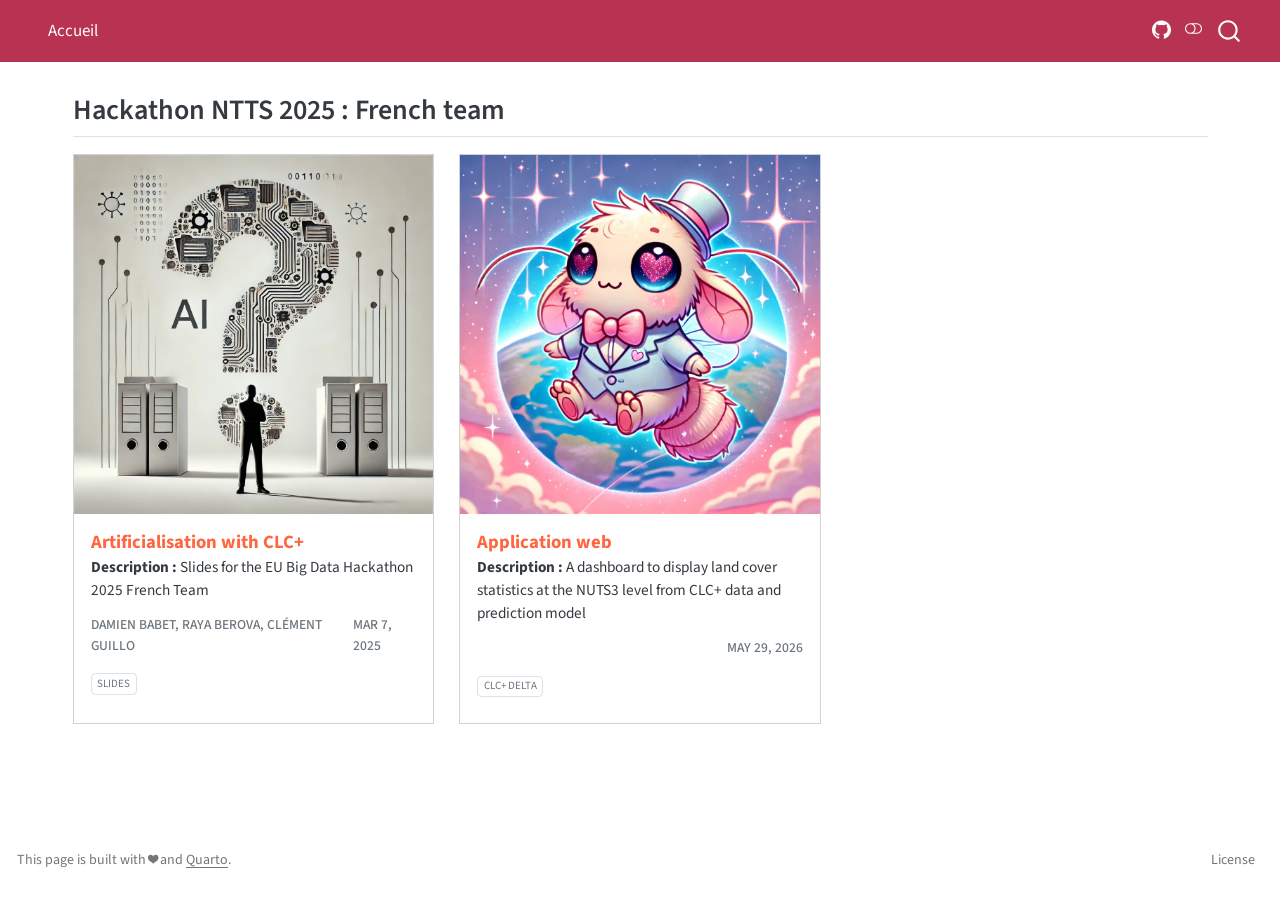
==== commit fe6bdb78: "Built site for gh-pages" ====
--- a/index.html
+++ b/index.html
@@ -189,7 +189,7 @@
 
 <div class="list grid quarto-listing-cols-3">
 
-  <div class="g-col-1" data-index="0" data-listing-date-sort="1741305600000" data-listing-file-modified-sort="1779436304529" data-listing-date-modified-sort="NaN" data-listing-reading-time-sort="1" data-listing-word-count-sort="1">
+  <div class="g-col-1" data-index="0" data-listing-date-sort="1741305600000" data-listing-file-modified-sort="1780045919678" data-listing-date-modified-sort="NaN" data-listing-reading-time-sort="1" data-listing-word-count-sort="1">
     <a href="src/pitch/index.html" target="_blank" rel="noopener" class="grid-item-link"> <!-- Added link wrapper -->
       </a><div class="quarto-grid-item card h-100 card-left"><a href="src/pitch/index.html" target="_blank" rel="noopener" class="grid-item-link">
         
@@ -244,7 +244,7 @@
               cards1.qmd
             </div>
             <div class="card-file-modified listing-file-modified">
-              5/22/26, 7:51:44 AM
+              5/29/26, 9:11:59 AM
             </div>
         </div> -->
 
@@ -252,7 +252,7 @@
      <!-- Added link wrapper -->
   </div>
 
-  <div class="g-col-1" data-index="1" data-listing-date-sort="1779436304000" data-listing-file-modified-sort="1779436304529" data-listing-date-modified-sort="NaN" data-listing-reading-time-sort="1" data-listing-word-count-sort="1">
+  <div class="g-col-1" data-index="1" data-listing-date-sort="1780045919000" data-listing-file-modified-sort="1780045919678" data-listing-date-modified-sort="NaN" data-listing-reading-time-sort="1" data-listing-word-count-sort="1">
     <a href="https://inseefrlab.github.io/hackathon-ntts-2025-webapp/" target="_blank" rel="noopener" class="grid-item-link"> <!-- Added link wrapper -->
       </a><div class="quarto-grid-item card h-100 card-left"><a href="https://inseefrlab.github.io/hackathon-ntts-2025-webapp/" target="_blank" rel="noopener" class="grid-item-link">
         
@@ -274,7 +274,7 @@
             
               <div class="card-attribution card-text-small justify">
                 <div class="listing-author"></div>
-                <div class="listing-date">May 22, 2026</div>
+                <div class="listing-date">May 29, 2026</div>
               </div>
             
             <style>
@@ -307,7 +307,7 @@
               cards2.qmd
             </div>
             <div class="card-file-modified listing-file-modified">
-              5/22/26, 7:51:44 AM
+              5/29/26, 9:11:59 AM
             </div>
         </div> -->
 
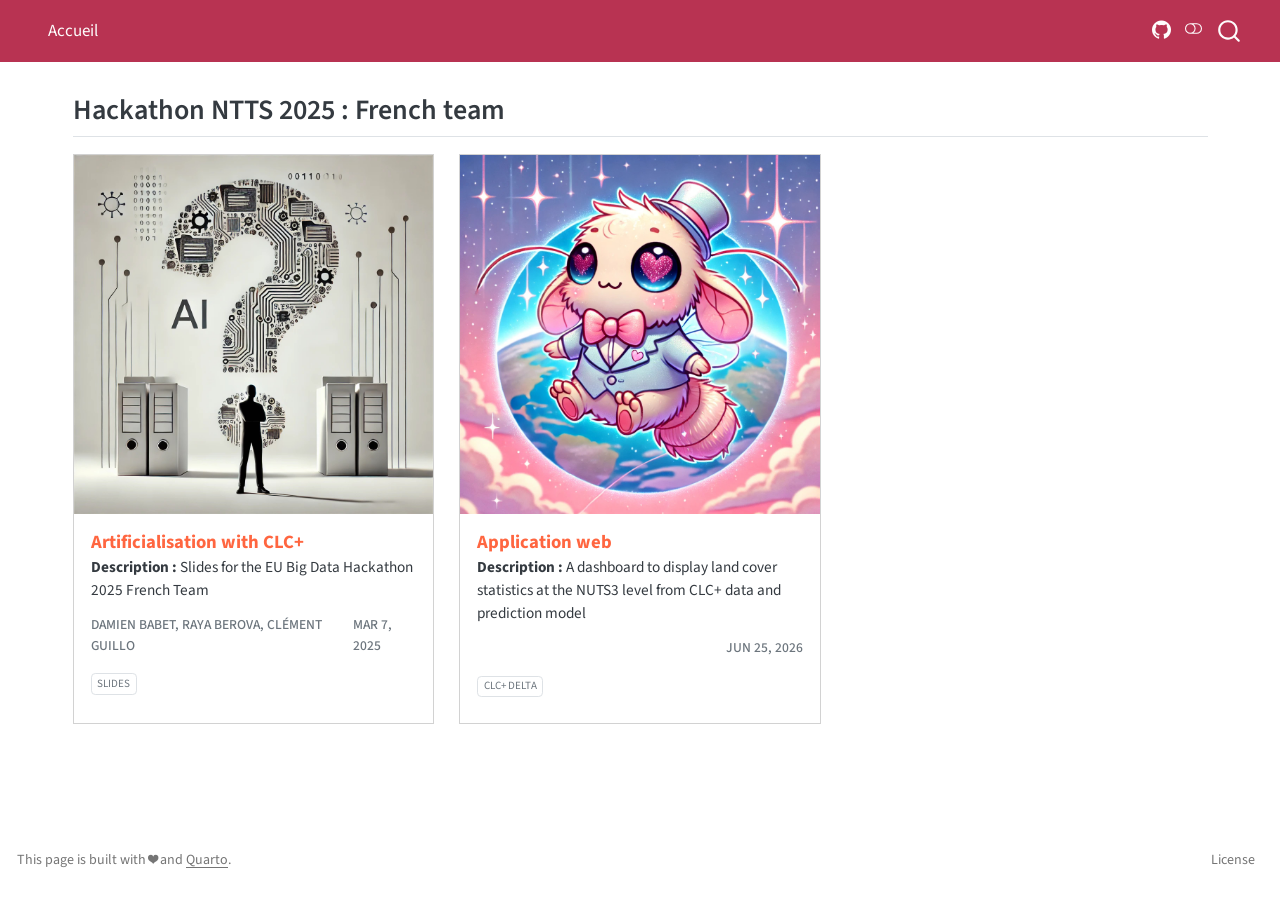
==== commit 84e21003: "Built site for gh-pages" ====
--- a/index.html
+++ b/index.html
@@ -189,7 +189,7 @@
 
 <div class="list grid quarto-listing-cols-3">
 
-  <div class="g-col-1" data-index="0" data-listing-date-sort="1741305600000" data-listing-file-modified-sort="1780045919678" data-listing-date-modified-sort="NaN" data-listing-reading-time-sort="1" data-listing-word-count-sort="1">
+  <div class="g-col-1" data-index="0" data-listing-date-sort="1741305600000" data-listing-file-modified-sort="1782373576279" data-listing-date-modified-sort="NaN" data-listing-reading-time-sort="1" data-listing-word-count-sort="1">
     <a href="src/pitch/index.html" target="_blank" rel="noopener" class="grid-item-link"> <!-- Added link wrapper -->
       </a><div class="quarto-grid-item card h-100 card-left"><a href="src/pitch/index.html" target="_blank" rel="noopener" class="grid-item-link">
         
@@ -244,7 +244,7 @@
               cards1.qmd
             </div>
             <div class="card-file-modified listing-file-modified">
-              5/29/26, 9:11:59 AM
+              6/25/26, 7:46:16 AM
             </div>
         </div> -->
 
@@ -252,7 +252,7 @@
      <!-- Added link wrapper -->
   </div>
 
-  <div class="g-col-1" data-index="1" data-listing-date-sort="1780045919000" data-listing-file-modified-sort="1780045919678" data-listing-date-modified-sort="NaN" data-listing-reading-time-sort="1" data-listing-word-count-sort="1">
+  <div class="g-col-1" data-index="1" data-listing-date-sort="1782373576000" data-listing-file-modified-sort="1782373576279" data-listing-date-modified-sort="NaN" data-listing-reading-time-sort="1" data-listing-word-count-sort="1">
     <a href="https://inseefrlab.github.io/hackathon-ntts-2025-webapp/" target="_blank" rel="noopener" class="grid-item-link"> <!-- Added link wrapper -->
       </a><div class="quarto-grid-item card h-100 card-left"><a href="https://inseefrlab.github.io/hackathon-ntts-2025-webapp/" target="_blank" rel="noopener" class="grid-item-link">
         
@@ -274,7 +274,7 @@
             
               <div class="card-attribution card-text-small justify">
                 <div class="listing-author"></div>
-                <div class="listing-date">May 29, 2026</div>
+                <div class="listing-date">Jun 25, 2026</div>
               </div>
             
             <style>
@@ -307,7 +307,7 @@
               cards2.qmd
             </div>
             <div class="card-file-modified listing-file-modified">
-              5/29/26, 9:11:59 AM
+              6/25/26, 7:46:16 AM
             </div>
         </div> -->
 
